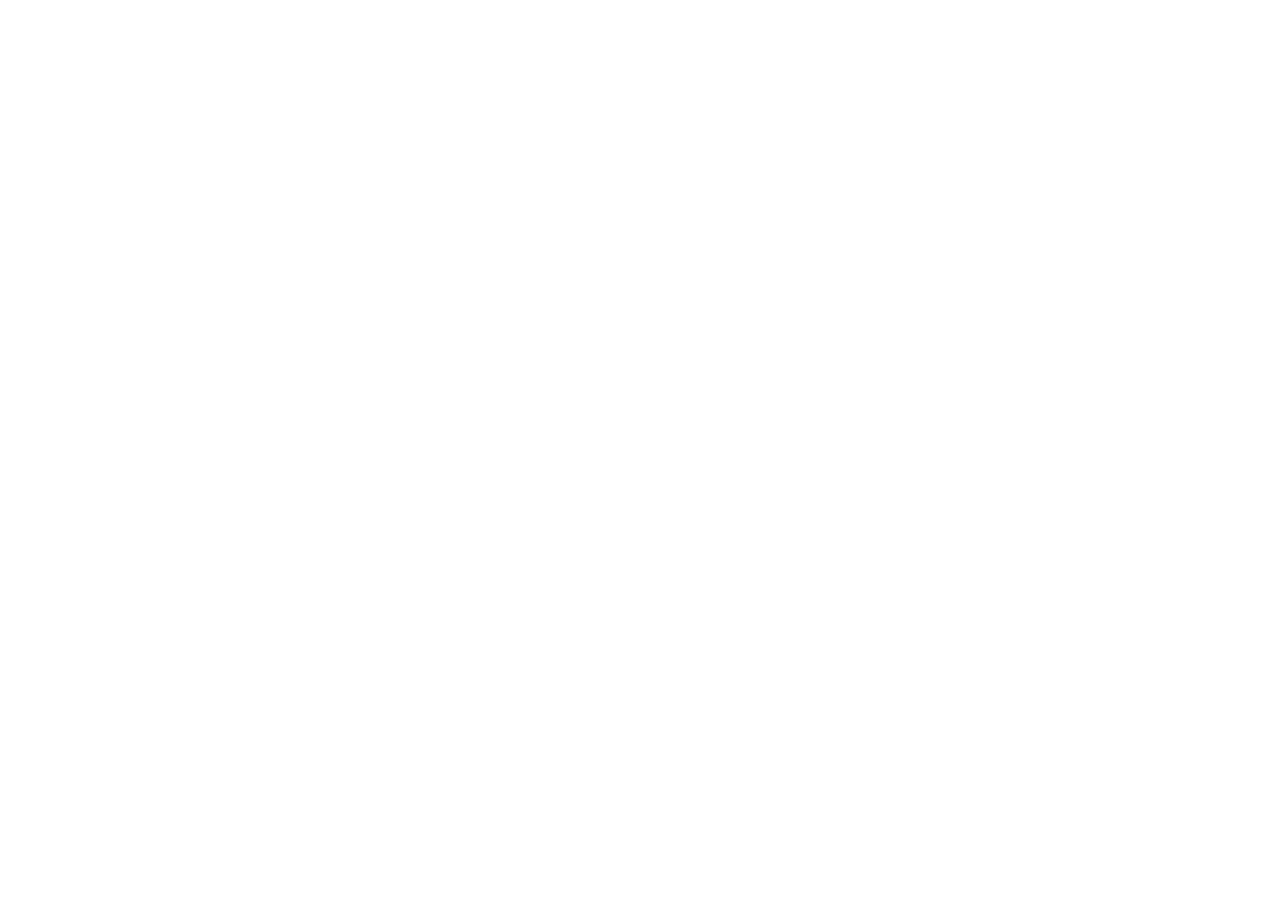
==== docs/index.html @ ca638d5f "Add build files" ====
<!DOCTYPE html><html lang="en"><head>
    <meta charset="UTF-8">
    <meta http-equiv="X-UA-Compatible" content="IE=edge">
    <meta name="viewport" content="width=device-width, initial-scale=1.0">
    <title>Avocado</title>

<link rel="preload" href="/avocado.wasm" as="fetch" type="application/wasm" crossorigin="">
<link rel="modulepreload" href="/avocado.js"></head>
<body id="main">

<script type="module">import init from '/avocado.js';init('/avocado.wasm');</script></body></html>
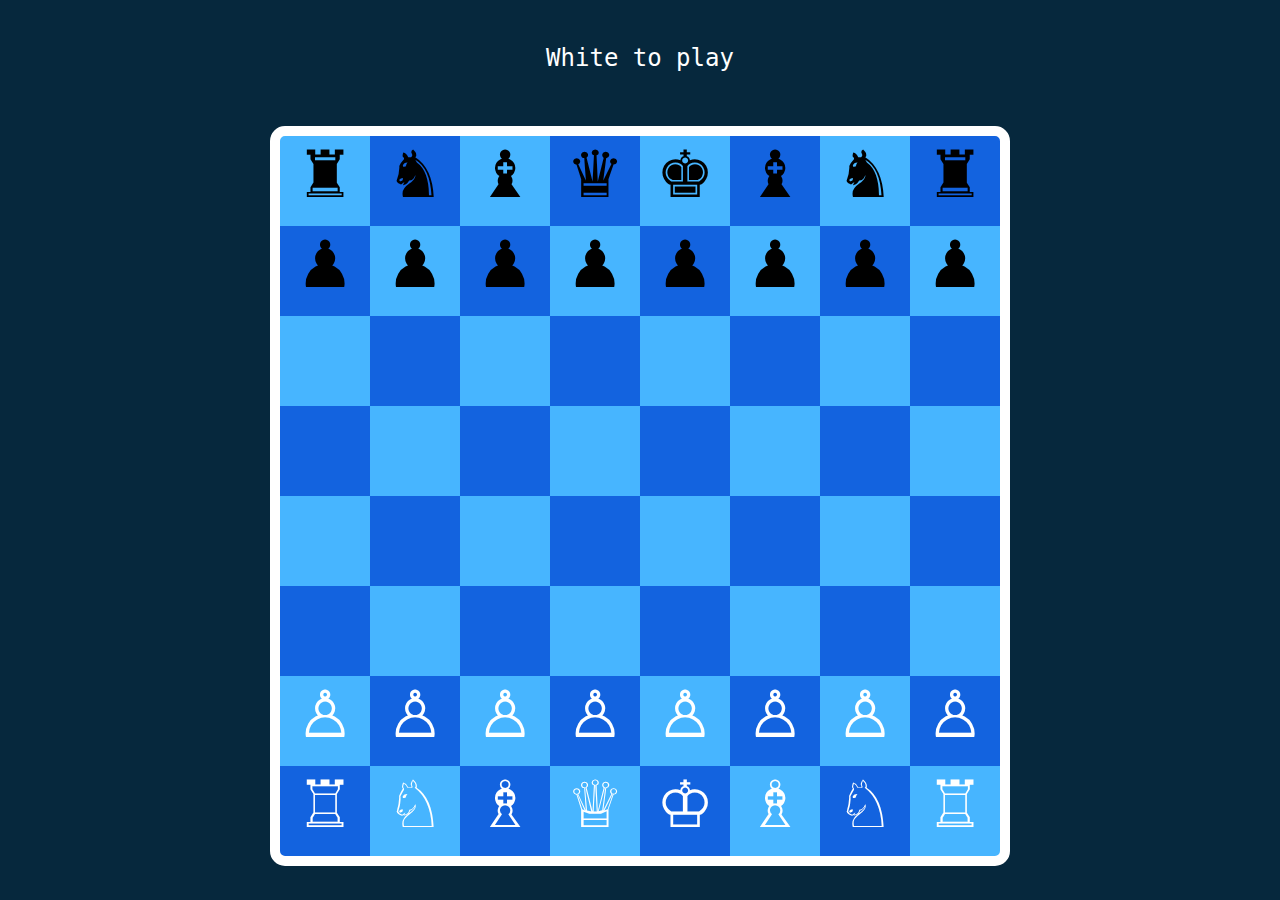
==== commit 144522f6: "Change `/` paths to `./`" ====
--- a/docs/index.html
+++ b/docs/index.html
@@ -4,8 +4,8 @@
     <meta name="viewport" content="width=device-width, initial-scale=1.0">
     <title>Avocado</title>
 
-<link rel="preload" href="/avocado.wasm" as="fetch" type="application/wasm" crossorigin="">
-<link rel="modulepreload" href="/avocado.js"></head>
+<link rel="preload" href="./avocado.wasm" as="fetch" type="application/wasm" crossorigin="">
+<link rel="modulepreload" href="./avocado.js"></head>
 <body id="main">
 
-<script type="module">import init from '/avocado.js';init('/avocado.wasm');</script></body></html>+<script type="module">import init from './avocado.js';init('./avocado.wasm');</script></body></html>